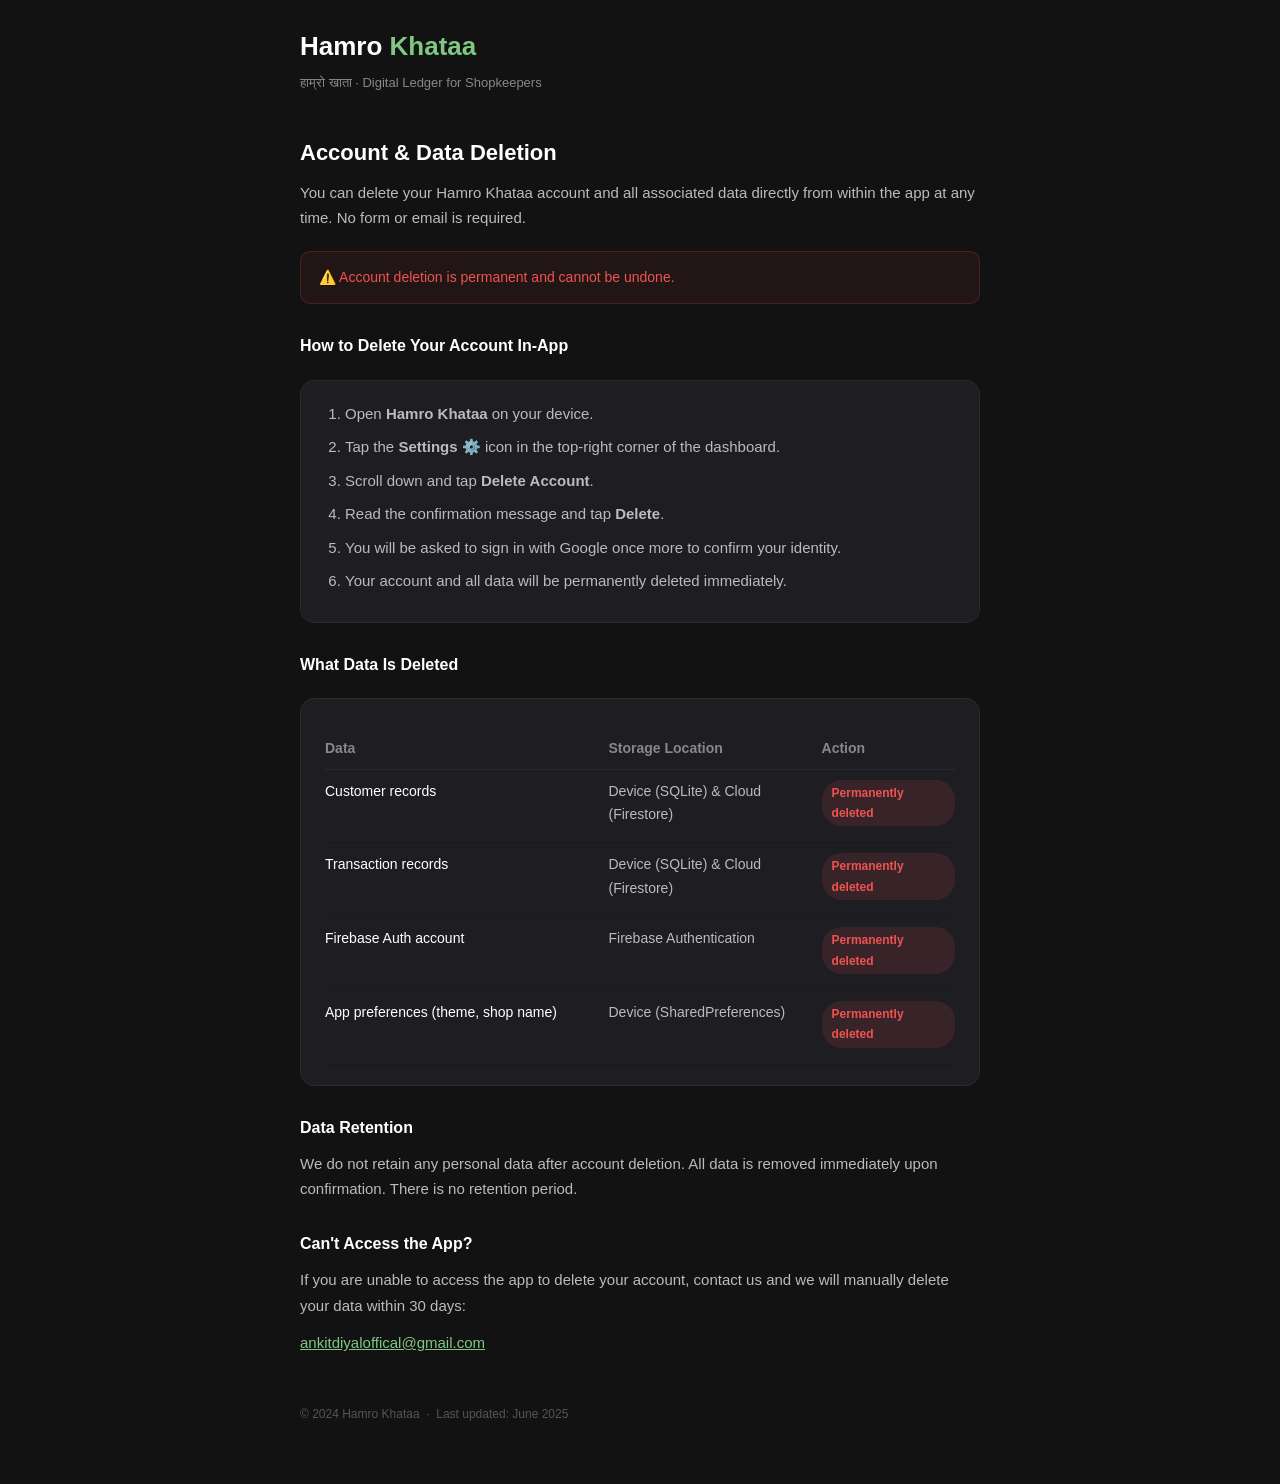
==== delete-account.html @ 05d8db0a "feat: add legal pages for Hamro Khataa" ====
<!DOCTYPE html>
<html lang="en">
<head>
  <meta charset="UTF-8" />
  <meta name="viewport" content="width=device-width, initial-scale=1.0" />
  <title>Delete Account – Hamro Khataa</title>
  <style>
    * { box-sizing: border-box; margin: 0; padding: 0; }
    body {
      font-family: -apple-system, BlinkMacSystemFont, 'Segoe UI', sans-serif;
      background: #121212;
      color: #e0e0e0;
      line-height: 1.7;
      padding: 24px 16px 60px;
    }
    .container { max-width: 680px; margin: 0 auto; }
    .logo { font-size: 26px; font-weight: 800; color: #ffffff; margin-bottom: 4px; }
    .logo span { color: #81C784; }
    .tagline { font-size: 13px; color: #888; margin-bottom: 40px; }
    h1 { font-size: 22px; font-weight: 700; color: #fff; margin-bottom: 8px; }
    h2 { font-size: 16px; font-weight: 700; color: #fff; margin: 28px 0 10px; }
    p { font-size: 15px; color: #bbb; margin-bottom: 12px; }
    .card {
      background: #1e1e22;
      border: 1px solid #2a2a2e;
      border-radius: 14px;
      padding: 20px 24px;
      margin: 20px 0;
    }
    ol, ul { padding-left: 20px; color: #bbb; font-size: 15px; }
    li { margin-bottom: 8px; }
    .badge {
      display: inline-block;
      padding: 3px 10px;
      border-radius: 20px;
      font-size: 12px;
      font-weight: 600;
      margin-bottom: 6px;
    }
    .deleted { background: #EF535020; color: #EF5350; }
    .kept   { background: #81C78420; color: #81C784; }
    table { width: 100%; border-collapse: collapse; font-size: 14px; margin-top: 10px; }
    th { text-align: left; color: #888; font-weight: 600; padding: 8px 0; border-bottom: 1px solid #2a2a2e; }
    td { padding: 10px 0; border-bottom: 1px solid #1a1a1e; color: #bbb; vertical-align: top; }
    td:first-child { color: #fff; width: 45%; }
    a { color: #81C784; }
    .warning {
      background: #EF535012;
      border: 1px solid #EF535030;
      border-radius: 10px;
      padding: 14px 18px;
      font-size: 14px;
      color: #EF5350;
      margin: 20px 0;
    }
    footer { margin-top: 48px; font-size: 12px; color: #555; }
  </style>
</head>
<body>
  <div class="container">

    <div class="logo">Hamro <span>Khataa</span></div>
    <div class="tagline">हाम्रो खाता · Digital Ledger for Shopkeepers</div>

    <h1>Account &amp; Data Deletion</h1>
    <p>
      You can delete your Hamro Khataa account and all associated data directly
      from within the app at any time. No form or email is required.
    </p>

    <div class="warning">
      ⚠️ Account deletion is permanent and cannot be undone.
    </div>

    <h2>How to Delete Your Account In-App</h2>
    <div class="card">
      <ol>
        <li>Open <strong>Hamro Khataa</strong> on your device.</li>
        <li>Tap the <strong>Settings ⚙️</strong> icon in the top-right corner of the dashboard.</li>
        <li>Scroll down and tap <strong>Delete Account</strong>.</li>
        <li>Read the confirmation message and tap <strong>Delete</strong>.</li>
        <li>You will be asked to sign in with Google once more to confirm your identity.</li>
        <li>Your account and all data will be permanently deleted immediately.</li>
      </ol>
    </div>

    <h2>What Data Is Deleted</h2>
    <div class="card">
      <table>
        <tr>
          <th>Data</th>
          <th>Storage Location</th>
          <th>Action</th>
        </tr>
        <tr>
          <td>Customer records</td>
          <td>Device (SQLite) &amp; Cloud (Firestore)</td>
          <td><span class="badge deleted">Permanently deleted</span></td>
        </tr>
        <tr>
          <td>Transaction records</td>
          <td>Device (SQLite) &amp; Cloud (Firestore)</td>
          <td><span class="badge deleted">Permanently deleted</span></td>
        </tr>
        <tr>
          <td>Firebase Auth account</td>
          <td>Firebase Authentication</td>
          <td><span class="badge deleted">Permanently deleted</span></td>
        </tr>
        <tr>
          <td>App preferences (theme, shop name)</td>
          <td>Device (SharedPreferences)</td>
          <td><span class="badge deleted">Permanently deleted</span></td>
        </tr>
      </table>
    </div>

    <h2>Data Retention</h2>
    <p>
      We do not retain any personal data after account deletion. All data is
      removed immediately upon confirmation. There is no retention period.
    </p>

    <h2>Can't Access the App?</h2>
    <p>
      If you are unable to access the app to delete your account, contact us
      and we will manually delete your data within 30 days:
    </p>
    <p><a href="mailto:ankitdiyaloffical@gmail.com">ankitdiyaloffical@gmail.com</a></p>

    <footer>
      &copy; 2024 Hamro Khataa &nbsp;·&nbsp;
      Last updated: June 2025
    </footer>

  </div>
</body>
</html>
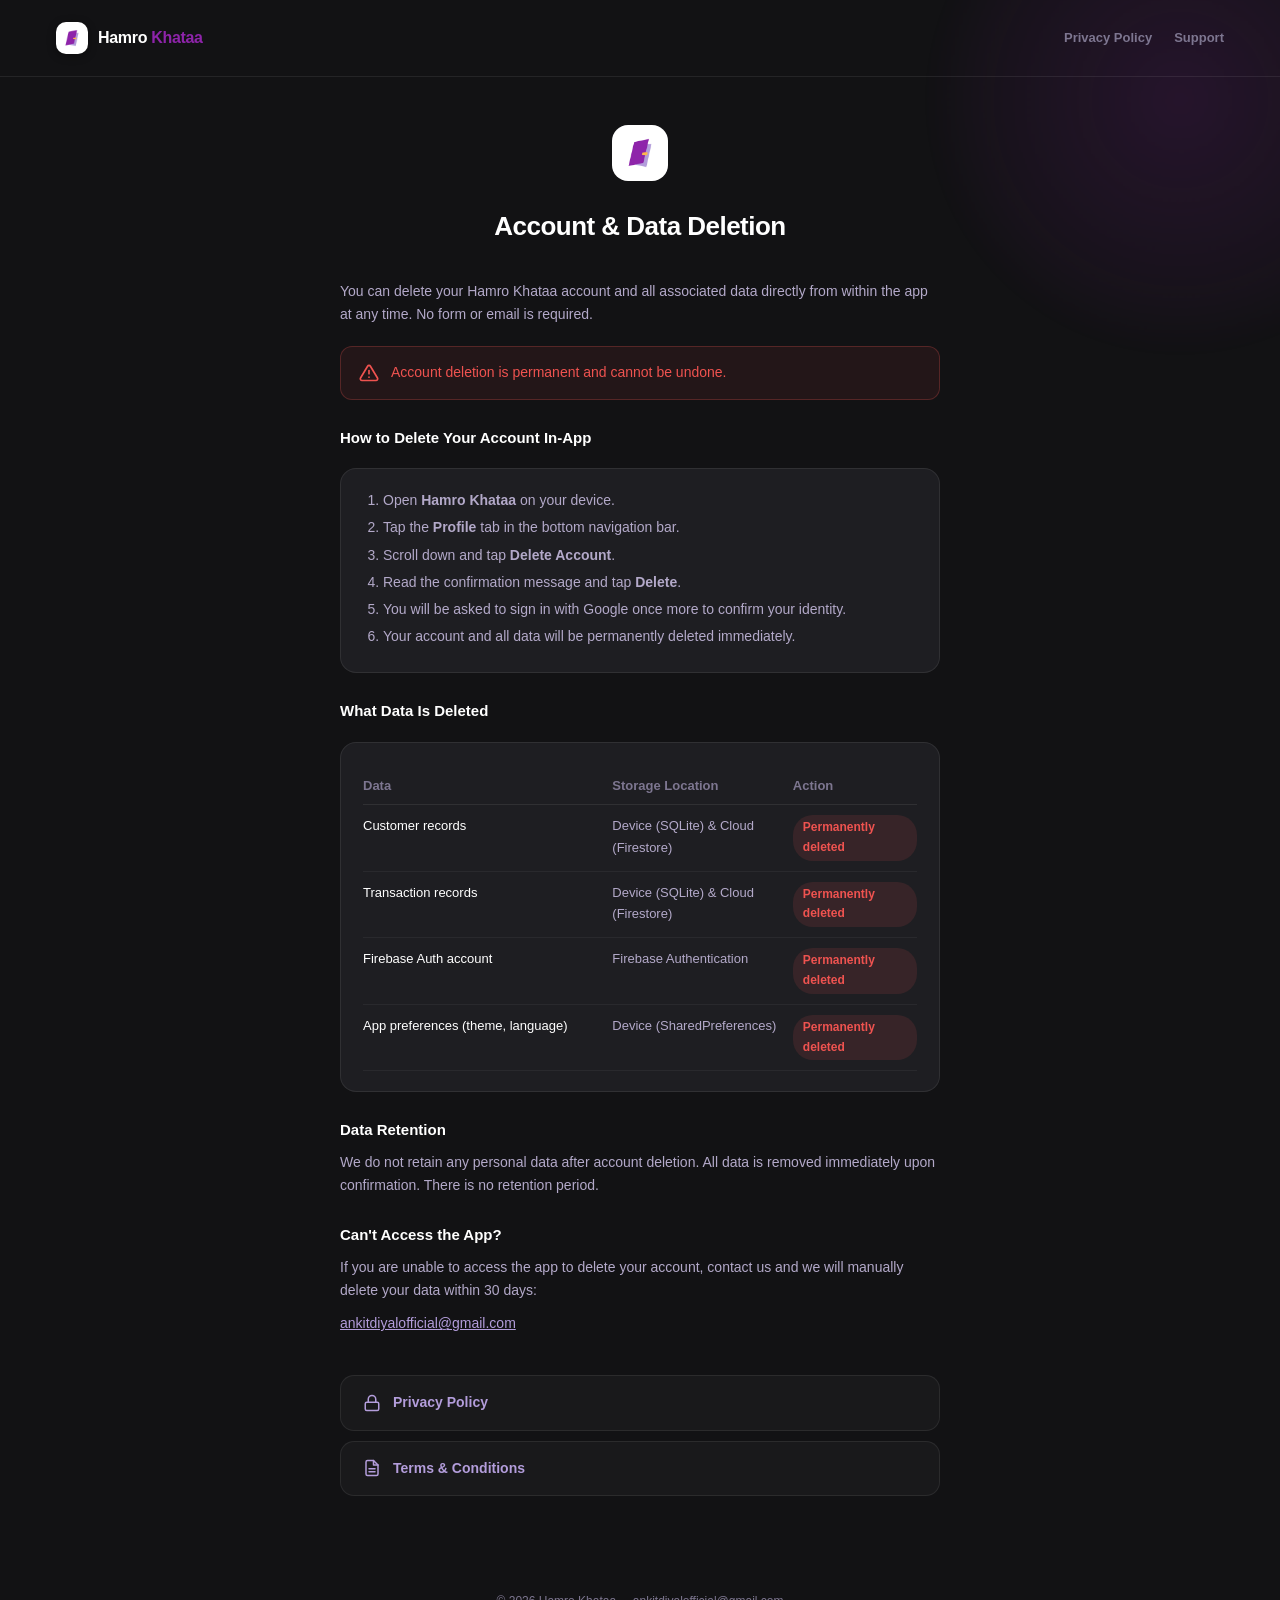
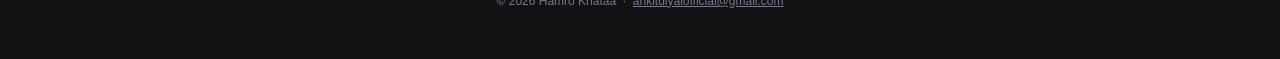
==== commit 3c1d53db: "feat: redesign legal site to match app branding and add Terms page" ====
--- a/delete-account.html
+++ b/delete-account.html
@@ -3,136 +3,114 @@
 <head>
   <meta charset="UTF-8" />
   <meta name="viewport" content="width=device-width, initial-scale=1.0" />
-  <title>Delete Account – Hamro Khataa</title>
-  <style>
-    * { box-sizing: border-box; margin: 0; padding: 0; }
-    body {
-      font-family: -apple-system, BlinkMacSystemFont, 'Segoe UI', sans-serif;
-      background: #121212;
-      color: #e0e0e0;
-      line-height: 1.7;
-      padding: 24px 16px 60px;
-    }
-    .container { max-width: 680px; margin: 0 auto; }
-    .logo { font-size: 26px; font-weight: 800; color: #ffffff; margin-bottom: 4px; }
-    .logo span { color: #81C784; }
-    .tagline { font-size: 13px; color: #888; margin-bottom: 40px; }
-    h1 { font-size: 22px; font-weight: 700; color: #fff; margin-bottom: 8px; }
-    h2 { font-size: 16px; font-weight: 700; color: #fff; margin: 28px 0 10px; }
-    p { font-size: 15px; color: #bbb; margin-bottom: 12px; }
-    .card {
-      background: #1e1e22;
-      border: 1px solid #2a2a2e;
-      border-radius: 14px;
-      padding: 20px 24px;
-      margin: 20px 0;
-    }
-    ol, ul { padding-left: 20px; color: #bbb; font-size: 15px; }
-    li { margin-bottom: 8px; }
-    .badge {
-      display: inline-block;
-      padding: 3px 10px;
-      border-radius: 20px;
-      font-size: 12px;
-      font-weight: 600;
-      margin-bottom: 6px;
-    }
-    .deleted { background: #EF535020; color: #EF5350; }
-    .kept   { background: #81C78420; color: #81C784; }
-    table { width: 100%; border-collapse: collapse; font-size: 14px; margin-top: 10px; }
-    th { text-align: left; color: #888; font-weight: 600; padding: 8px 0; border-bottom: 1px solid #2a2a2e; }
-    td { padding: 10px 0; border-bottom: 1px solid #1a1a1e; color: #bbb; vertical-align: top; }
-    td:first-child { color: #fff; width: 45%; }
-    a { color: #81C784; }
-    .warning {
-      background: #EF535012;
-      border: 1px solid #EF535030;
-      border-radius: 10px;
-      padding: 14px 18px;
-      font-size: 14px;
-      color: #EF5350;
-      margin: 20px 0;
-    }
-    footer { margin-top: 48px; font-size: 12px; color: #555; }
-  </style>
+  <title>Delete Account - Hamro Khataa</title>
+  <link rel="stylesheet" href="style.css" />
 </head>
 <body>
-  <div class="container">
 
-    <div class="logo">Hamro <span>Khataa</span></div>
-    <div class="tagline">हाम्रो खाता · Digital Ledger for Shopkeepers</div>
+  <div class="orb orb-1" aria-hidden="true"></div>
 
-    <h1>Account &amp; Data Deletion</h1>
-    <p>
+  <nav>
+    <a class="nav-brand" href="index.html">
+      <img src="logo.png" alt="Hamro Khataa logo" />
+      <span>Hamro <b>Khataa</b></span>
+    </a>
+    <div class="nav-links">
+      <a href="privacy-policy.html">Privacy Policy</a>
+      <a href="mailto:ankitdiyalofficial@gmail.com">Support</a>
+    </div>
+  </nav>
+
+  <div class="wrap">
+    <div class="page-header">
+      <img src="logo.png" alt="Hamro Khataa logo" />
+      <h1>Account &amp; Data Deletion</h1>
+    </div>
+
+    <p class="intro">
       You can delete your Hamro Khataa account and all associated data directly
       from within the app at any time. No form or email is required.
     </p>
 
     <div class="warning">
-      ⚠️ Account deletion is permanent and cannot be undone.
+      <svg viewBox="0 0 24 24" fill="none" stroke="currentColor" stroke-width="2" stroke-linecap="round" stroke-linejoin="round"><path d="M10.29 3.86L1.82 18a2 2 0 0 0 1.71 3h16.94a2 2 0 0 0 1.71-3L13.71 3.86a2 2 0 0 0-3.42 0z"/><line x1="12" y1="9" x2="12" y2="13"/><line x1="12" y1="17" x2="12.01" y2="17"/></svg>
+      Account deletion is permanent and cannot be undone.
     </div>
 
-    <h2>How to Delete Your Account In-App</h2>
-    <div class="card">
-      <ol>
-        <li>Open <strong>Hamro Khataa</strong> on your device.</li>
-        <li>Tap the <strong>Settings ⚙️</strong> icon in the top-right corner of the dashboard.</li>
-        <li>Scroll down and tap <strong>Delete Account</strong>.</li>
-        <li>Read the confirmation message and tap <strong>Delete</strong>.</li>
-        <li>You will be asked to sign in with Google once more to confirm your identity.</li>
-        <li>Your account and all data will be permanently deleted immediately.</li>
-      </ol>
+    <section class="legal-section">
+      <h2>How to Delete Your Account In-App</h2>
+      <div class="card">
+        <ol style="padding-left: 20px;">
+          <li>Open <strong>Hamro Khataa</strong> on your device.</li>
+          <li>Tap the <strong>Profile</strong> tab in the bottom navigation bar.</li>
+          <li>Scroll down and tap <strong>Delete Account</strong>.</li>
+          <li>Read the confirmation message and tap <strong>Delete</strong>.</li>
+          <li>You will be asked to sign in with Google once more to confirm your identity.</li>
+          <li>Your account and all data will be permanently deleted immediately.</li>
+        </ol>
+      </div>
+    </section>
+
+    <section class="legal-section">
+      <h2>What Data Is Deleted</h2>
+      <div class="card">
+        <table>
+          <tr>
+            <th>Data</th>
+            <th>Storage Location</th>
+            <th>Action</th>
+          </tr>
+          <tr>
+            <td>Customer records</td>
+            <td>Device (SQLite) &amp; Cloud (Firestore)</td>
+            <td><span class="badge deleted">Permanently deleted</span></td>
+          </tr>
+          <tr>
+            <td>Transaction records</td>
+            <td>Device (SQLite) &amp; Cloud (Firestore)</td>
+            <td><span class="badge deleted">Permanently deleted</span></td>
+          </tr>
+          <tr>
+            <td>Firebase Auth account</td>
+            <td>Firebase Authentication</td>
+            <td><span class="badge deleted">Permanently deleted</span></td>
+          </tr>
+          <tr>
+            <td>App preferences (theme, language)</td>
+            <td>Device (SharedPreferences)</td>
+            <td><span class="badge deleted">Permanently deleted</span></td>
+          </tr>
+        </table>
+      </div>
+    </section>
+
+    <section class="legal-section">
+      <h2>Data Retention</h2>
+      <p>
+        We do not retain any personal data after account deletion. All data is
+        removed immediately upon confirmation. There is no retention period.
+      </p>
+    </section>
+
+    <section class="legal-section">
+      <h2>Can't Access the App?</h2>
+      <p>
+        If you are unable to access the app to delete your account, contact us and
+        we will manually delete your data within 30 days:
+      </p>
+      <p><a href="mailto:ankitdiyalofficial@gmail.com">ankitdiyalofficial@gmail.com</a></p>
+    </section>
+
+    <div class="legal-links">
+      <a href="privacy-policy.html"><svg viewBox="0 0 24 24" fill="none" stroke="currentColor" stroke-width="2" stroke-linecap="round" stroke-linejoin="round"><rect x="3" y="11" width="18" height="11" rx="2"/><path d="M7 11V7a5 5 0 0 1 10 0v4"/></svg> Privacy Policy</a>
+      <a href="terms.html"><svg viewBox="0 0 24 24" fill="none" stroke="currentColor" stroke-width="2" stroke-linecap="round" stroke-linejoin="round"><path d="M14 2H6a2 2 0 0 0-2 2v16a2 2 0 0 0 2 2h12a2 2 0 0 0 2-2V8z"/><polyline points="14 2 14 8 20 8"/><line x1="8" y1="13" x2="16" y2="13"/><line x1="8" y1="17" x2="16" y2="17"/></svg> Terms &amp; Conditions</a>
     </div>
+  </div>
 
-    <h2>What Data Is Deleted</h2>
-    <div class="card">
-      <table>
-        <tr>
-          <th>Data</th>
-          <th>Storage Location</th>
-          <th>Action</th>
-        </tr>
-        <tr>
-          <td>Customer records</td>
-          <td>Device (SQLite) &amp; Cloud (Firestore)</td>
-          <td><span class="badge deleted">Permanently deleted</span></td>
-        </tr>
-        <tr>
-          <td>Transaction records</td>
-          <td>Device (SQLite) &amp; Cloud (Firestore)</td>
-          <td><span class="badge deleted">Permanently deleted</span></td>
-        </tr>
-        <tr>
-          <td>Firebase Auth account</td>
-          <td>Firebase Authentication</td>
-          <td><span class="badge deleted">Permanently deleted</span></td>
-        </tr>
-        <tr>
-          <td>App preferences (theme, shop name)</td>
-          <td>Device (SharedPreferences)</td>
-          <td><span class="badge deleted">Permanently deleted</span></td>
-        </tr>
-      </table>
-    </div>
+  <footer class="site-footer">
+    &copy; 2026 Hamro Khataa &nbsp;&middot;&nbsp;
+    <a href="mailto:ankitdiyalofficial@gmail.com">ankitdiyalofficial@gmail.com</a>
+  </footer>
 
-    <h2>Data Retention</h2>
-    <p>
-      We do not retain any personal data after account deletion. All data is
-      removed immediately upon confirmation. There is no retention period.
-    </p>
-
-    <h2>Can't Access the App?</h2>
-    <p>
-      If you are unable to access the app to delete your account, contact us
-      and we will manually delete your data within 30 days:
-    </p>
-    <p><a href="mailto:ankitdiyaloffical@gmail.com">ankitdiyaloffical@gmail.com</a></p>
-
-    <footer>
-      &copy; 2024 Hamro Khataa &nbsp;·&nbsp;
-      Last updated: June 2025
-    </footer>
-
-  </div>
 </body>
 </html>
--- a/style.css
+++ b/style.css
@@ -0,0 +1,194 @@
+:root {
+  --bg: #121214;
+  --surface: #1E1E22;
+  --card: #252529;
+  --border: rgba(255, 255, 255, 0.08);
+  --text: #ffffff;
+  --text-body: #b3a9c9;
+  --text-muted: #7d7690;
+  --primary: #8E24AA;
+  --primary-soft: rgba(142, 36, 170, 0.14);
+  --jama: #81C784;
+  --udharo: #EF5350;
+  --highlight: #FFB74D;
+}
+
+* { box-sizing: border-box; margin: 0; padding: 0; }
+
+html { scroll-behavior: smooth; }
+
+body {
+  font-family: -apple-system, BlinkMacSystemFont, 'Segoe UI', sans-serif;
+  background: var(--bg);
+  color: var(--text-body);
+  line-height: 1.65;
+  overflow-x: hidden;
+}
+
+.orb {
+  position: fixed;
+  border-radius: 50%;
+  filter: blur(1px);
+  pointer-events: none;
+  z-index: 0;
+}
+.orb-1 {
+  top: -160px; right: -160px; width: 520px; height: 520px;
+  background: radial-gradient(circle, rgba(142,36,170,0.16) 0%, rgba(142,36,170,0.06) 50%, transparent 70%);
+  animation: float-1 14s ease-in-out infinite;
+}
+.orb-2 {
+  bottom: -180px; left: -180px; width: 480px; height: 480px;
+  background: radial-gradient(circle, rgba(129,199,132,0.12) 0%, rgba(129,199,132,0.05) 50%, transparent 70%);
+  animation: float-2 16s ease-in-out infinite;
+}
+@keyframes float-1 {
+  0%, 100% { transform: translate(0, 0); }
+  50% { transform: translate(-24px, 24px); }
+}
+@keyframes float-2 {
+  0%, 100% { transform: translate(0, 0); }
+  50% { transform: translate(24px, -24px); }
+}
+
+.fade-up {
+  opacity: 0;
+  animation: fade-up 0.7s ease forwards;
+}
+@keyframes fade-up {
+  from { opacity: 0; transform: translateY(14px); }
+  to { opacity: 1; transform: translateY(0); }
+}
+
+nav {
+  position: relative;
+  z-index: 10;
+  display: flex;
+  align-items: center;
+  justify-content: space-between;
+  padding: 20px 32px;
+  border-bottom: 1px solid var(--border);
+}
+@media (min-width: 768px) {
+  nav { padding: 22px 56px; }
+}
+.nav-brand { display: flex; align-items: center; gap: 10px; text-decoration: none; }
+.nav-brand img { width: 32px; height: 32px; border-radius: 10px; box-shadow: 0 2px 8px rgba(0,0,0,0.4); }
+.nav-brand span { font-weight: 800; font-size: 16px; color: var(--text); letter-spacing: -0.02em; }
+.nav-brand span b { color: var(--primary); font-weight: 800; }
+.nav-links { display: flex; align-items: center; gap: 22px; font-size: 13px; font-weight: 600; }
+.nav-links a { color: var(--text-muted); text-decoration: none; transition: color 0.2s; }
+.nav-links a:hover { color: var(--primary); }
+
+.wrap { position: relative; z-index: 1; max-width: 640px; margin: 0 auto; padding: 0 20px 64px; }
+
+/* ---- Hero (index only) ---- */
+.hero { text-align: center; padding: 64px 20px 56px; }
+.hero-icon-wrap { position: relative; display: inline-block; margin-bottom: 24px; }
+.hero-icon {
+  width: 96px; height: 96px; border-radius: 26px;
+  box-shadow: 0 20px 50px rgba(142,36,170,0.22), 0 4px 14px rgba(0,0,0,0.4);
+}
+.hero-icon-ring {
+  position: absolute; inset: 0; border-radius: 26px;
+  box-shadow: 0 0 0 10px rgba(142,36,170,0.08);
+  animation: pulse-ring 2.6s ease-in-out infinite;
+}
+@keyframes pulse-ring {
+  0%, 100% { box-shadow: 0 0 0 10px rgba(142,36,170,0.08); }
+  50% { box-shadow: 0 0 0 16px rgba(142,36,170,0.03); }
+}
+.hero h1 {
+  font-weight: 900;
+  letter-spacing: -0.03em;
+  line-height: 1;
+  color: var(--text);
+  font-size: clamp(2.4rem, 9vw, 4.6rem);
+}
+.hero h1 b { color: var(--primary); font-weight: 900; }
+.hero-divider {
+  height: 1px; width: 140px; margin: 22px auto;
+  background: linear-gradient(90deg, transparent, var(--primary) 35%, var(--jama) 65%, transparent);
+}
+.hero-tag {
+  font-weight: 800; text-transform: uppercase; letter-spacing: 0.2em;
+  font-size: 13px; color: var(--primary); margin-bottom: 18px;
+}
+.hero-lede { font-size: 15px; color: var(--text-body); max-width: 440px; margin: 0 auto 32px; }
+
+.cta {
+  display: inline-flex; align-items: center; gap: 8px;
+  background: var(--primary); color: #fff; text-decoration: none;
+  font-size: 15px; font-weight: 700; padding: 15px 34px;
+  border-radius: 999px; box-shadow: 0 12px 30px rgba(142,36,170,0.35);
+  transition: transform 0.2s, box-shadow 0.2s;
+}
+.cta:hover { transform: translateY(-2px); box-shadow: 0 16px 36px rgba(142,36,170,0.45); }
+
+/* ---- Feature grid ---- */
+.features { display: grid; grid-template-columns: repeat(2, 1fr); gap: 12px; margin: 56px 0; text-align: left; }
+.feature {
+  background: rgba(255,255,255,0.03);
+  border: 1px solid var(--border);
+  border-radius: 18px;
+  padding: 18px 20px;
+  backdrop-filter: blur(6px);
+}
+.feature .icon { width: 22px; height: 22px; margin-bottom: 12px; }
+.feature h3 { font-size: 14px; color: var(--text); font-weight: 700; margin-bottom: 4px; }
+.feature p { font-size: 13px; color: var(--text-muted); }
+
+/* ---- Sub-page header (privacy/terms/delete) ---- */
+.page-header { text-align: center; padding: 48px 20px 8px; }
+.page-header img { width: 56px; height: 56px; border-radius: 16px; margin-bottom: 16px; }
+.page-header h1 { font-size: 26px; font-weight: 800; color: var(--text); letter-spacing: -0.02em; }
+.page-header .updated { font-size: 12px; color: var(--text-muted); margin-top: 6px; }
+
+.intro { font-size: 14px; color: var(--text-body); margin: 24px 0 8px; }
+
+section.legal-section { margin: 26px 0; }
+section.legal-section h2 { font-size: 15px; font-weight: 700; color: var(--text); margin-bottom: 8px; }
+section.legal-section p, section.legal-section li { font-size: 14px; color: var(--text-body); }
+section.legal-section ul { padding-left: 20px; margin-top: 4px; }
+section.legal-section li { margin-bottom: 4px; }
+section.legal-section p + p { margin-top: 10px; }
+
+.card { background: var(--surface); border: 1px solid var(--border); border-radius: 16px; padding: 20px 22px; margin: 18px 0; }
+
+.warning {
+  display: flex; align-items: center; gap: 12px;
+  background: rgba(239,83,80,0.08); border: 1px solid rgba(239,83,80,0.25);
+  border-radius: 12px; padding: 14px 18px; font-size: 14px; color: var(--udharo); margin: 20px 0;
+}
+.warning svg { width: 20px; height: 20px; flex-shrink: 0; }
+
+.badge { display: inline-block; padding: 3px 10px; border-radius: 20px; font-size: 12px; font-weight: 600; }
+.badge.deleted { background: rgba(239,83,80,0.12); color: var(--udharo); }
+
+table { width: 100%; border-collapse: collapse; font-size: 13px; margin-top: 4px; }
+th { text-align: left; color: var(--text-muted); font-weight: 600; padding: 8px 0; border-bottom: 1px solid var(--border); }
+td { padding: 10px 0; border-bottom: 1px solid rgba(255,255,255,0.05); color: var(--text-body); vertical-align: top; }
+td:first-child { color: var(--text); width: 45%; }
+
+a { color: #B39DDB; }
+
+.legal-links { display: flex; flex-direction: column; gap: 10px; margin: 40px 0 32px; }
+.legal-links a {
+  display: flex; align-items: center; gap: 12px;
+  background: rgba(255,255,255,0.03); border: 1px solid var(--border);
+  border-radius: 14px; padding: 15px 22px; color: #B39DDB; text-decoration: none;
+  font-size: 14px; font-weight: 600; transition: border-color 0.2s;
+}
+.legal-links a:hover { border-color: var(--primary); }
+.legal-links a svg { width: 18px; height: 18px; flex-shrink: 0; }
+
+.socials { display: flex; justify-content: center; gap: 12px; margin-bottom: 28px; }
+.socials a {
+  width: 38px; height: 38px; display: flex; align-items: center; justify-content: center;
+  background: rgba(255,255,255,0.03); border: 1px solid var(--border); border-radius: 11px;
+  color: #B39DDB; text-decoration: none;
+}
+.socials a svg { width: 17px; height: 17px; }
+
+footer.site-footer { text-align: center; font-size: 12px; color: var(--text-muted); padding: 0 20px 48px; position: relative; z-index: 1; }
+footer.site-footer a { color: var(--text-muted); }
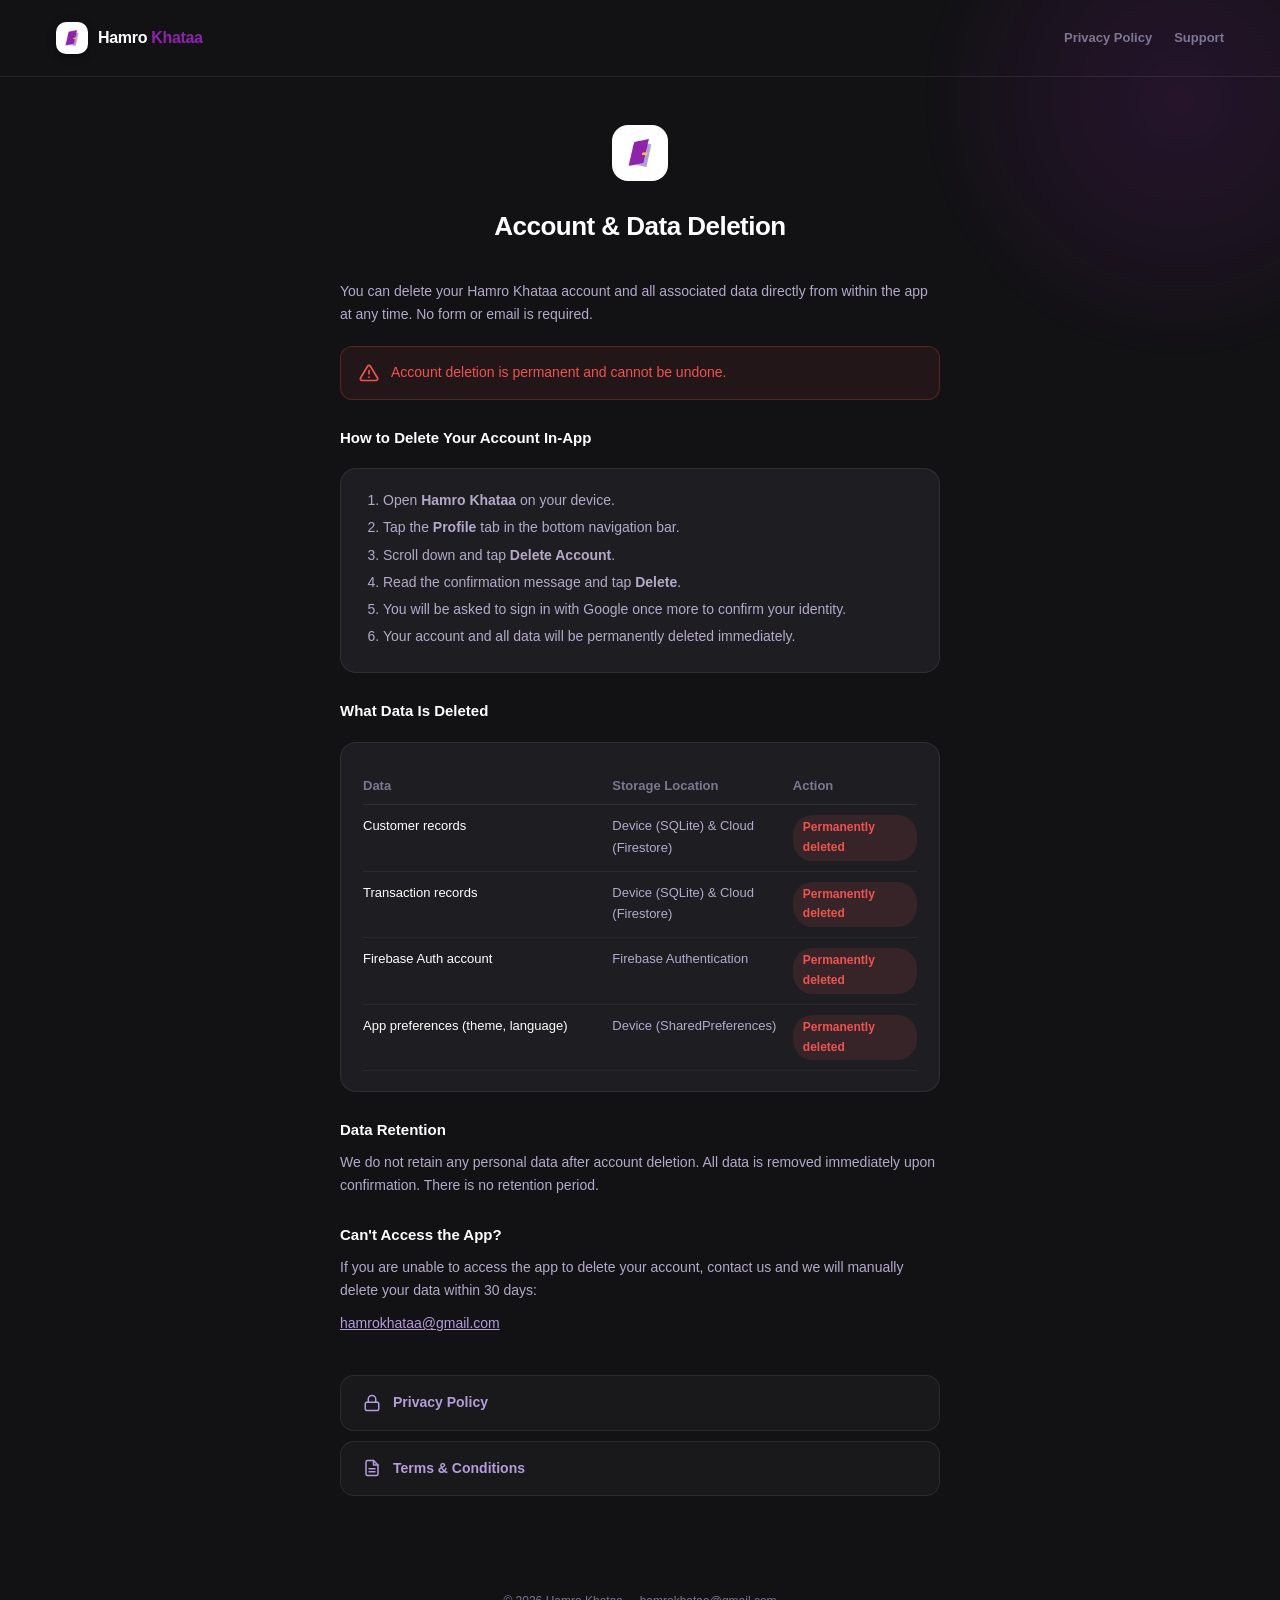
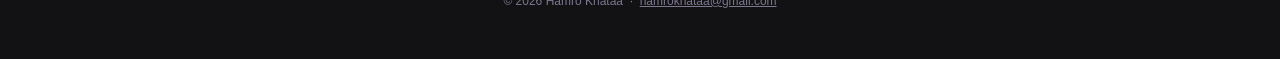
==== commit fde6fc53: "fix: support and contact mail changed" ====
--- a/delete-account.html
+++ b/delete-account.html
@@ -1,116 +1,166 @@
-<!DOCTYPE html>
+<!doctype html>
 <html lang="en">
-<head>
-  <meta charset="UTF-8" />
-  <meta name="viewport" content="width=device-width, initial-scale=1.0" />
-  <title>Delete Account - Hamro Khataa</title>
-  <link rel="stylesheet" href="style.css" />
-</head>
-<body>
+  <head>
+    <meta charset="UTF-8" />
+    <meta name="viewport" content="width=device-width, initial-scale=1.0" />
+    <title>Delete Account - Hamro Khataa</title>
+    <link rel="stylesheet" href="style.css" />
+  </head>
+  <body>
+    <div class="orb orb-1" aria-hidden="true"></div>
 
-  <div class="orb orb-1" aria-hidden="true"></div>
+    <nav>
+      <a class="nav-brand" href="index.html">
+        <img src="logo.png" alt="Hamro Khataa logo" />
+        <span>Hamro <b>Khataa</b></span>
+      </a>
+      <div class="nav-links">
+        <a href="privacy-policy.html">Privacy Policy</a>
+        <a href="mailto:hamrokhataa@gmail.com">Support</a>
+      </div>
+    </nav>
 
-  <nav>
-    <a class="nav-brand" href="index.html">
-      <img src="logo.png" alt="Hamro Khataa logo" />
-      <span>Hamro <b>Khataa</b></span>
-    </a>
-    <div class="nav-links">
-      <a href="privacy-policy.html">Privacy Policy</a>
-      <a href="mailto:ankitdiyalofficial@gmail.com">Support</a>
-    </div>
-  </nav>
+    <div class="wrap">
+      <div class="page-header">
+        <img src="logo.png" alt="Hamro Khataa logo" />
+        <h1>Account &amp; Data Deletion</h1>
+      </div>
 
-  <div class="wrap">
-    <div class="page-header">
-      <img src="logo.png" alt="Hamro Khataa logo" />
-      <h1>Account &amp; Data Deletion</h1>
+      <p class="intro">
+        You can delete your Hamro Khataa account and all associated data
+        directly from within the app at any time. No form or email is required.
+      </p>
+
+      <div class="warning">
+        <svg
+          viewBox="0 0 24 24"
+          fill="none"
+          stroke="currentColor"
+          stroke-width="2"
+          stroke-linecap="round"
+          stroke-linejoin="round"
+        >
+          <path
+            d="M10.29 3.86L1.82 18a2 2 0 0 0 1.71 3h16.94a2 2 0 0 0 1.71-3L13.71 3.86a2 2 0 0 0-3.42 0z"
+          />
+          <line x1="12" y1="9" x2="12" y2="13" />
+          <line x1="12" y1="17" x2="12.01" y2="17" />
+        </svg>
+        Account deletion is permanent and cannot be undone.
+      </div>
+
+      <section class="legal-section">
+        <h2>How to Delete Your Account In-App</h2>
+        <div class="card">
+          <ol style="padding-left: 20px">
+            <li>Open <strong>Hamro Khataa</strong> on your device.</li>
+            <li>
+              Tap the <strong>Profile</strong> tab in the bottom navigation bar.
+            </li>
+            <li>Scroll down and tap <strong>Delete Account</strong>.</li>
+            <li>
+              Read the confirmation message and tap <strong>Delete</strong>.
+            </li>
+            <li>
+              You will be asked to sign in with Google once more to confirm your
+              identity.
+            </li>
+            <li>
+              Your account and all data will be permanently deleted immediately.
+            </li>
+          </ol>
+        </div>
+      </section>
+
+      <section class="legal-section">
+        <h2>What Data Is Deleted</h2>
+        <div class="card">
+          <table>
+            <tr>
+              <th>Data</th>
+              <th>Storage Location</th>
+              <th>Action</th>
+            </tr>
+            <tr>
+              <td>Customer records</td>
+              <td>Device (SQLite) &amp; Cloud (Firestore)</td>
+              <td><span class="badge deleted">Permanently deleted</span></td>
+            </tr>
+            <tr>
+              <td>Transaction records</td>
+              <td>Device (SQLite) &amp; Cloud (Firestore)</td>
+              <td><span class="badge deleted">Permanently deleted</span></td>
+            </tr>
+            <tr>
+              <td>Firebase Auth account</td>
+              <td>Firebase Authentication</td>
+              <td><span class="badge deleted">Permanently deleted</span></td>
+            </tr>
+            <tr>
+              <td>App preferences (theme, language)</td>
+              <td>Device (SharedPreferences)</td>
+              <td><span class="badge deleted">Permanently deleted</span></td>
+            </tr>
+          </table>
+        </div>
+      </section>
+
+      <section class="legal-section">
+        <h2>Data Retention</h2>
+        <p>
+          We do not retain any personal data after account deletion. All data is
+          removed immediately upon confirmation. There is no retention period.
+        </p>
+      </section>
+
+      <section class="legal-section">
+        <h2>Can't Access the App?</h2>
+        <p>
+          If you are unable to access the app to delete your account, contact us
+          and we will manually delete your data within 30 days:
+        </p>
+        <p><a href="mailto:hamrokhataa@gmail.com">hamrokhataa@gmail.com</a></p>
+      </section>
+
+      <div class="legal-links">
+        <a href="privacy-policy.html"
+          ><svg
+            viewBox="0 0 24 24"
+            fill="none"
+            stroke="currentColor"
+            stroke-width="2"
+            stroke-linecap="round"
+            stroke-linejoin="round"
+          >
+            <rect x="3" y="11" width="18" height="11" rx="2" />
+            <path d="M7 11V7a5 5 0 0 1 10 0v4" />
+          </svg>
+          Privacy Policy</a
+        >
+        <a href="terms.html"
+          ><svg
+            viewBox="0 0 24 24"
+            fill="none"
+            stroke="currentColor"
+            stroke-width="2"
+            stroke-linecap="round"
+            stroke-linejoin="round"
+          >
+            <path
+              d="M14 2H6a2 2 0 0 0-2 2v16a2 2 0 0 0 2 2h12a2 2 0 0 0 2-2V8z"
+            />
+            <polyline points="14 2 14 8 20 8" />
+            <line x1="8" y1="13" x2="16" y2="13" />
+            <line x1="8" y1="17" x2="16" y2="17" />
+          </svg>
+          Terms &amp; Conditions</a
+        >
+      </div>
     </div>
 
-    <p class="intro">
-      You can delete your Hamro Khataa account and all associated data directly
-      from within the app at any time. No form or email is required.
-    </p>
-
-    <div class="warning">
-      <svg viewBox="0 0 24 24" fill="none" stroke="currentColor" stroke-width="2" stroke-linecap="round" stroke-linejoin="round"><path d="M10.29 3.86L1.82 18a2 2 0 0 0 1.71 3h16.94a2 2 0 0 0 1.71-3L13.71 3.86a2 2 0 0 0-3.42 0z"/><line x1="12" y1="9" x2="12" y2="13"/><line x1="12" y1="17" x2="12.01" y2="17"/></svg>
-      Account deletion is permanent and cannot be undone.
-    </div>
-
-    <section class="legal-section">
-      <h2>How to Delete Your Account In-App</h2>
-      <div class="card">
-        <ol style="padding-left: 20px;">
-          <li>Open <strong>Hamro Khataa</strong> on your device.</li>
-          <li>Tap the <strong>Profile</strong> tab in the bottom navigation bar.</li>
-          <li>Scroll down and tap <strong>Delete Account</strong>.</li>
-          <li>Read the confirmation message and tap <strong>Delete</strong>.</li>
-          <li>You will be asked to sign in with Google once more to confirm your identity.</li>
-          <li>Your account and all data will be permanently deleted immediately.</li>
-        </ol>
-      </div>
-    </section>
-
-    <section class="legal-section">
-      <h2>What Data Is Deleted</h2>
-      <div class="card">
-        <table>
-          <tr>
-            <th>Data</th>
-            <th>Storage Location</th>
-            <th>Action</th>
-          </tr>
-          <tr>
-            <td>Customer records</td>
-            <td>Device (SQLite) &amp; Cloud (Firestore)</td>
-            <td><span class="badge deleted">Permanently deleted</span></td>
-          </tr>
-          <tr>
-            <td>Transaction records</td>
-            <td>Device (SQLite) &amp; Cloud (Firestore)</td>
-            <td><span class="badge deleted">Permanently deleted</span></td>
-          </tr>
-          <tr>
-            <td>Firebase Auth account</td>
-            <td>Firebase Authentication</td>
-            <td><span class="badge deleted">Permanently deleted</span></td>
-          </tr>
-          <tr>
-            <td>App preferences (theme, language)</td>
-            <td>Device (SharedPreferences)</td>
-            <td><span class="badge deleted">Permanently deleted</span></td>
-          </tr>
-        </table>
-      </div>
-    </section>
-
-    <section class="legal-section">
-      <h2>Data Retention</h2>
-      <p>
-        We do not retain any personal data after account deletion. All data is
-        removed immediately upon confirmation. There is no retention period.
-      </p>
-    </section>
-
-    <section class="legal-section">
-      <h2>Can't Access the App?</h2>
-      <p>
-        If you are unable to access the app to delete your account, contact us and
-        we will manually delete your data within 30 days:
-      </p>
-      <p><a href="mailto:ankitdiyalofficial@gmail.com">ankitdiyalofficial@gmail.com</a></p>
-    </section>
-
-    <div class="legal-links">
-      <a href="privacy-policy.html"><svg viewBox="0 0 24 24" fill="none" stroke="currentColor" stroke-width="2" stroke-linecap="round" stroke-linejoin="round"><rect x="3" y="11" width="18" height="11" rx="2"/><path d="M7 11V7a5 5 0 0 1 10 0v4"/></svg> Privacy Policy</a>
-      <a href="terms.html"><svg viewBox="0 0 24 24" fill="none" stroke="currentColor" stroke-width="2" stroke-linecap="round" stroke-linejoin="round"><path d="M14 2H6a2 2 0 0 0-2 2v16a2 2 0 0 0 2 2h12a2 2 0 0 0 2-2V8z"/><polyline points="14 2 14 8 20 8"/><line x1="8" y1="13" x2="16" y2="13"/><line x1="8" y1="17" x2="16" y2="17"/></svg> Terms &amp; Conditions</a>
-    </div>
-  </div>
-
-  <footer class="site-footer">
-    &copy; 2026 Hamro Khataa &nbsp;&middot;&nbsp;
-    <a href="mailto:ankitdiyalofficial@gmail.com">ankitdiyalofficial@gmail.com</a>
-  </footer>
-
-</body>
+    <footer class="site-footer">
+      &copy; 2026 Hamro Khataa &nbsp;&middot;&nbsp;
+      <a href="mailto:hamrokhataa@gmail.com">hamrokhataa@gmail.com</a>
+    </footer>
+  </body>
 </html>
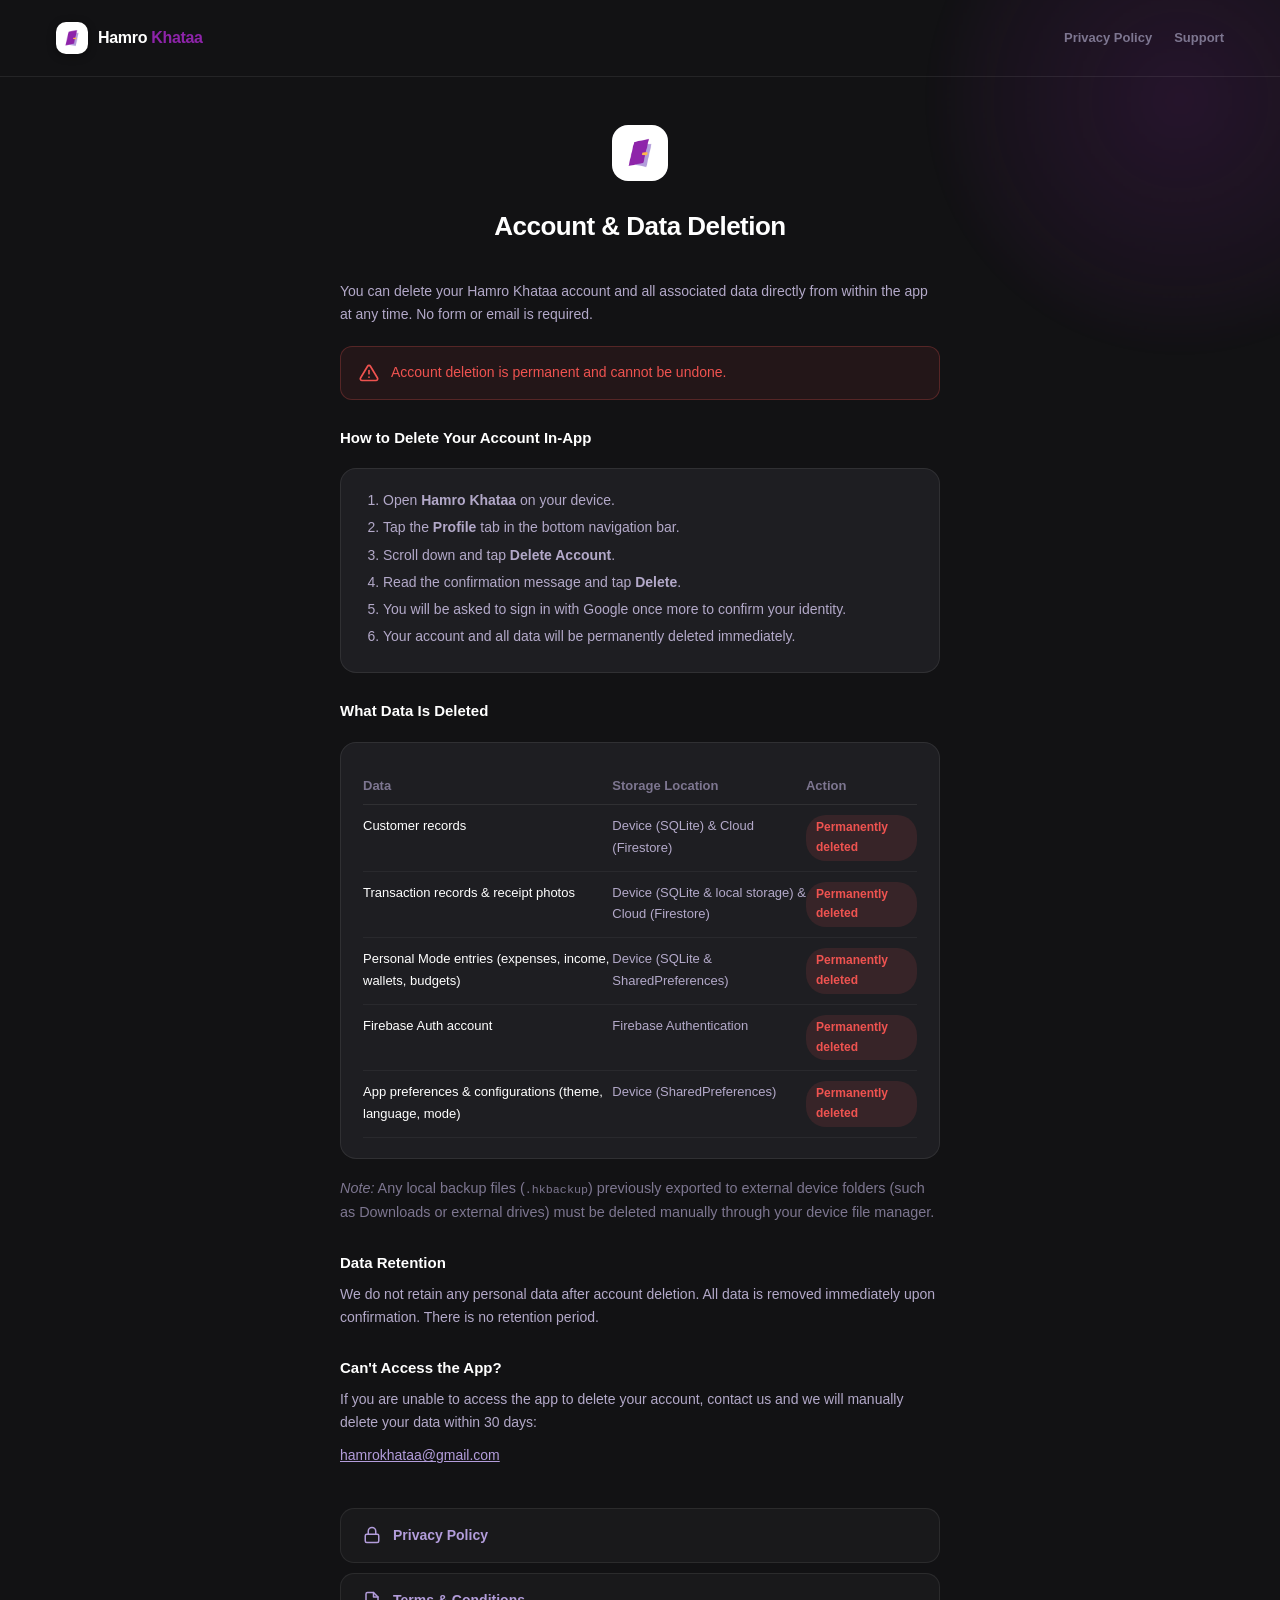
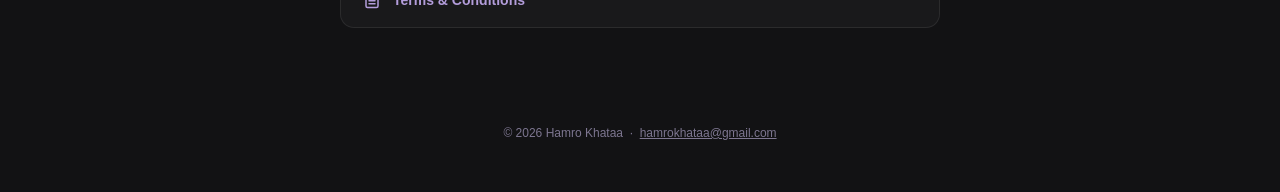
==== commit 53f2db1d: "docs: update legal pages with personal mode details and privacy policies" ====
--- a/delete-account.html
+++ b/delete-account.html
@@ -87,8 +87,13 @@
               <td><span class="badge deleted">Permanently deleted</span></td>
             </tr>
             <tr>
-              <td>Transaction records</td>
-              <td>Device (SQLite) &amp; Cloud (Firestore)</td>
+              <td>Transaction records &amp; receipt photos</td>
+              <td>Device (SQLite &amp; local storage) &amp; Cloud (Firestore)</td>
+              <td><span class="badge deleted">Permanently deleted</span></td>
+            </tr>
+            <tr>
+              <td>Personal Mode entries (expenses, income, wallets, budgets)</td>
+              <td>Device (SQLite &amp; SharedPreferences)</td>
               <td><span class="badge deleted">Permanently deleted</span></td>
             </tr>
             <tr>
@@ -97,12 +102,15 @@
               <td><span class="badge deleted">Permanently deleted</span></td>
             </tr>
             <tr>
-              <td>App preferences (theme, language)</td>
+              <td>App preferences &amp; configurations (theme, language, mode)</td>
               <td>Device (SharedPreferences)</td>
               <td><span class="badge deleted">Permanently deleted</span></td>
             </tr>
           </table>
         </div>
+        <p style="margin-top: 14px; font-size: 0.9em; color: var(--text-muted);">
+          <em>Note:</em> Any local backup files (<kbd>.hkbackup</kbd>) previously exported to external device folders (such as Downloads or external drives) must be deleted manually through your device file manager.
+        </p>
       </section>
 
       <section class="legal-section">
